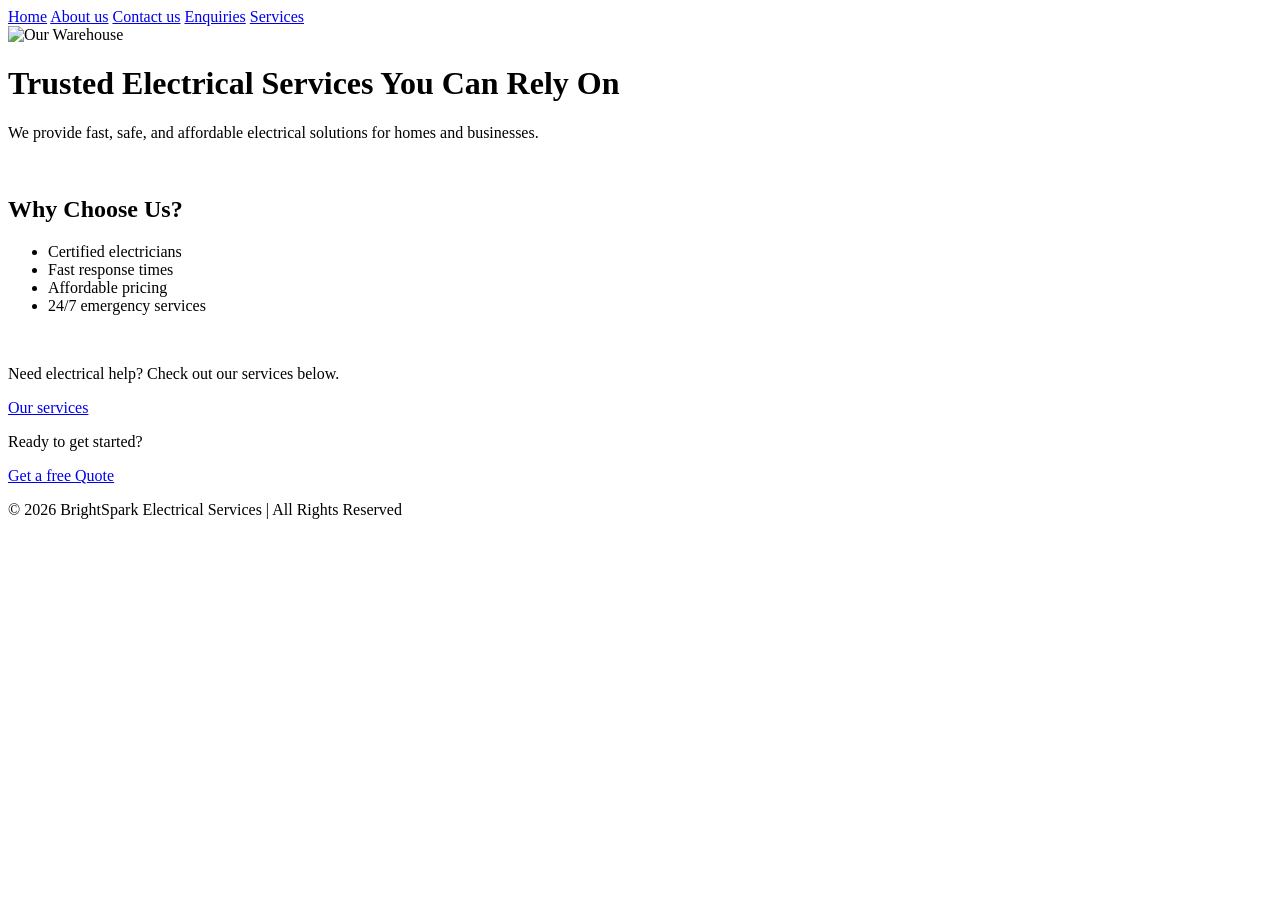
==== index.html @ 798bc408 "Initial commit" ====
<!DOCTYPE html>
<html lang="en">
<head>
    <meta charset="UTF-8">
    <meta name="viewport" content="width=device-width, initial-scale=1.0">
    <title> BrightSpark Electrical Services</title>
</head>
<body>
    <nav>
    <a href="index.html">Home</a>
    <a href="about.html">About us</a>
    <a href="contact.html">Contact us</a>
    <a href="enquiry.html">Enquiries</a>
    <a href="services.html">Services</a>
    </nav>
    <img src="bolts and volts.jpg" alt="Our Warehouse">
    <h1>Trusted Electrical Services You Can Rely On</h1>
    <p>We provide fast, safe, and affordable electrical solutions for homes and businesses.</p>
    <br><h2>Why Choose Us?</h2>
    <ul>
        <li>Certified electricians</li>
        <li>Fast response times</li>
        <li>Affordable pricing</li>
        <li>24/7 emergency services</li>
    </ul>
    <br><p>Need electrical help? Check out our services below.</p>
    <a href="services.html">Our services</a>
    <br><p>Ready to get started?</p>
    <a href="enquiry.html">Get a free Quote</a>
    <footer>
        <p>&copy; 2026 BrightSpark Electrical Services | All Rights Reserved</p>
    </footer>

</body>
</html>
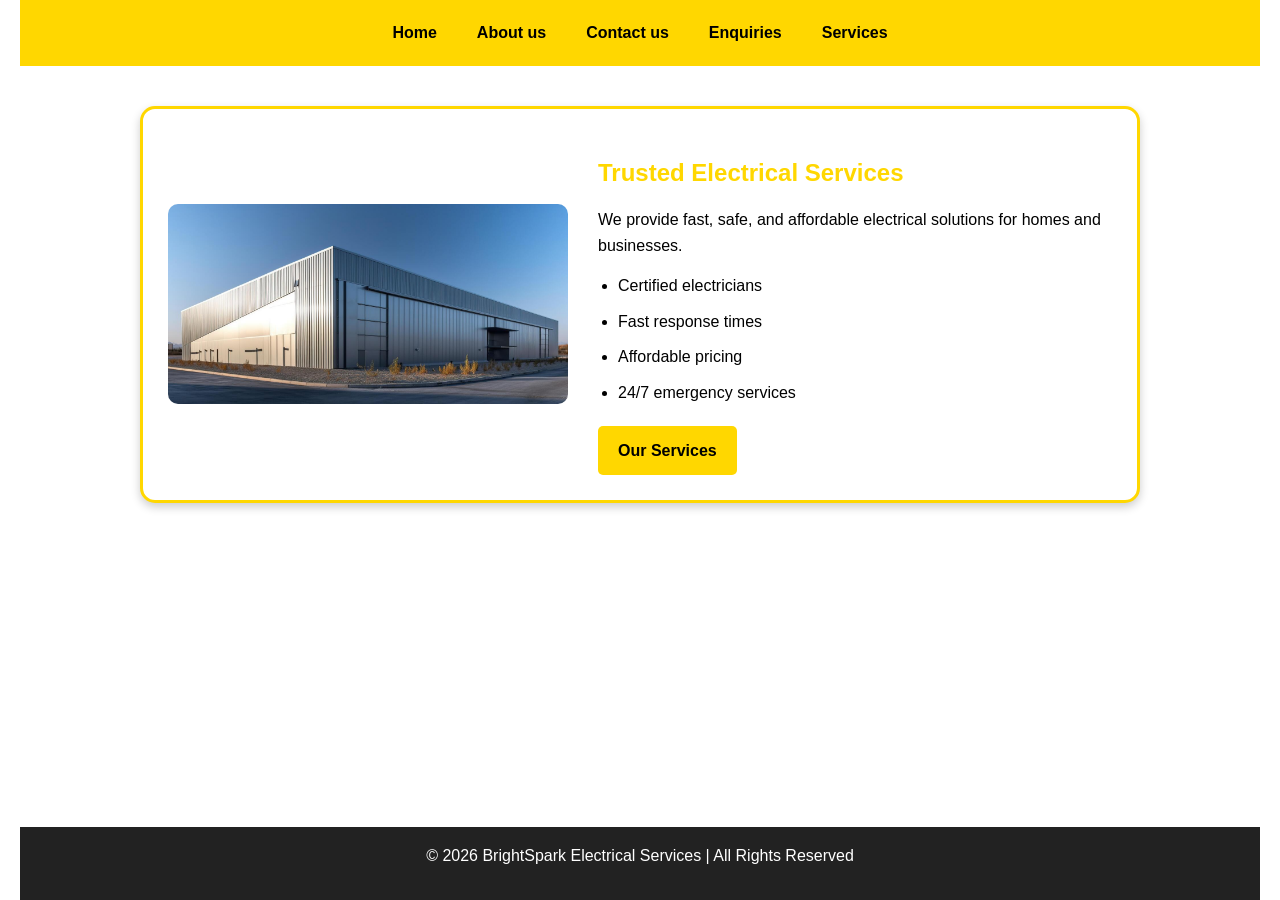
==== commit f3f93c9a: "first commit" ====
--- a/index.html
+++ b/index.html
@@ -4,6 +4,7 @@
     <meta charset="UTF-8">
     <meta name="viewport" content="width=device-width, initial-scale=1.0">
     <title> BrightSpark Electrical Services</title>
+    <link rel="stylesheet" href="css/style.css">
 </head>
 <body>
     <nav>
@@ -13,20 +14,33 @@
     <a href="enquiry.html">Enquiries</a>
     <a href="services.html">Services</a>
     </nav>
-    <img src="bolts and volts.jpg" alt="Our Warehouse">
-    <h1>Trusted Electrical Services You Can Rely On</h1>
-    <p>We provide fast, safe, and affordable electrical solutions for homes and businesses.</p>
-    <br><h2>Why Choose Us?</h2>
-    <ul>
-        <li>Certified electricians</li>
-        <li>Fast response times</li>
-        <li>Affordable pricing</li>
-        <li>24/7 emergency services</li>
-    </ul>
-    <br><p>Need electrical help? Check out our services below.</p>
-    <a href="services.html">Our services</a>
-    <br><p>Ready to get started?</p>
-    <a href="enquiry.html">Get a free Quote</a>
+    <main>
+    <section class="service-section">
+
+    <div class="service-card">
+        <img src="images/bolts and volts.jpg" alt="Our Warehouse">
+
+        <div class="service-content">
+            <h2>Trusted Electrical Services</h2>
+
+            <p>
+                We provide fast, safe, and affordable electrical solutions
+                for homes and businesses.
+            </p>
+
+            <ul>
+                <li>Certified electricians</li>
+                <li>Fast response times</li>
+                <li>Affordable pricing</li>
+                <li>24/7 emergency services</li>
+            </ul>
+
+            <a href="services.html" class="btn">Our Services</a>
+        </div>
+    </div>
+
+</section>
+</main>
     <footer>
         <p>&copy; 2026 BrightSpark Electrical Services | All Rights Reserved</p>
     </footer>
--- a/css/style.css
+++ b/css/style.css
@@ -0,0 +1,360 @@
+/* ===== Global Styles ===== */
+* {
+    margin: 0;
+    padding: 0;
+    box-sizing: border-box;
+    font-family: Arial, Helvetica, sans-serif;
+}
+
+body {
+    background-color: #ffffff; /* White background for clean look */
+    color: #000000; /* Black text */
+    line-height: 1.6;
+    font-size: 16px;
+    padding: 0 20px;
+}
+
+/* ===== Navigation Bar ===== */
+nav {
+    background-color: #FFD700; /* Yellow */
+    padding: 15px;
+    display: flex;
+    justify-content: center;
+    gap: 20px;
+    flex-wrap: wrap;
+}
+
+nav a {
+    color: #000000;
+    text-decoration: none;
+    font-weight: bold;
+    padding: 5px 10px;
+    transition: background-color 0.3s, color 0.3s;
+}
+
+nav a:hover {
+    background-color: #000000;
+    color: #FFD700;
+    border-radius: 5px;
+}
+
+/* ===== Headings ===== */
+h1 {
+    color: #FFD700; /* Yellow for main headings */
+    text-align: center;
+    margin: 20px 0;
+}
+
+h2, h3 {
+    color: #000000;
+    margin-top: 20px;
+    margin-bottom: 10px;
+}
+
+/* ===== Paragraphs ===== */
+p {
+    margin-bottom: 15px;
+}
+
+/* ===== Lists ===== */
+ul {
+    margin-left: 20px;
+    margin-bottom: 20px;
+}
+
+li {
+    margin-bottom: 10px;
+}
+
+/* ===== Images ===== */
+img {
+    max-width: 100%;
+    height: auto;
+    display: block;
+    margin: 20px auto;
+    border-radius: 10px;
+}
+
+/* ===== Links ===== */
+a {
+    color: #FFD700;
+    text-decoration: none;
+    font-weight: bold;
+}
+
+a:hover {
+    text-decoration: underline;
+}
+
+/* ===== Forms ===== */
+form {
+    max-width: 600px;
+    margin: 20px auto;
+    padding: 20px;
+    background-color: #f5f5f5;
+    border-radius: 10px;
+    border: 1px solid #ccc;
+}
+
+label {
+    font-weight: bold;
+}
+
+input, textarea, select, button {
+    width: 100%;
+    padding: 10px;
+    margin-top: 5px;
+    margin-bottom: 15px;
+    border-radius: 5px;
+    border: 1px solid #ccc;
+    font-size: 16px;
+}
+
+button {
+    background-color: #FFD700;
+    color: #000000;
+    border: none;
+    cursor: pointer;
+    font-weight: bold;
+    transition: background-color 0.3s;
+}
+
+button:hover {
+    background-color: #e6c200;
+}
+
+/* ===== Footer ===== */
+footer {
+    text-align: center;
+    background-color: #000000;
+    color: #FFD700;
+    padding: 15px 0;
+    margin-top: 30px;
+}
+
+/* ===== Iframe Styling ===== */
+iframe {
+    display: block;
+    margin: 20px auto;
+    border-radius: 10px;
+    max-width: 100%;
+}
+
+/* ===== Responsive Design ===== */
+@media (max-width: 768px) {
+    nav {
+        flex-direction: column;
+        gap: 10px;
+    }
+    
+    form {
+        padding: 15px;
+    }
+    
+    h1 {
+        font-size: 24px;
+    }
+}
+/* Make the page take up the full screen height */
+html,
+body {
+  height: 100%;
+  margin: 0;
+}
+
+/* Layout wrapper */
+body {
+  display: flex;
+  flex-direction: column;
+  min-height: 100vh;
+}
+/* main*/
+main {
+  flex: 1;
+}
+
+
+/* Footer styling */
+footer {
+  background: #222;
+  color: white;
+  text-align: center;
+  padding: 1rem;
+}
+/* ===== Service Card Section ===== */
+.service-section {
+    display: flex;
+    justify-content: center;
+    margin: 40px 0;
+}
+
+/* Card Container */
+.service-card {
+    display: flex;
+    align-items: center;
+    gap: 30px;
+    background-color: #ffffff;
+    border: 3px solid #FFD700;
+    border-radius: 15px;
+    padding: 25px;
+    max-width: 1000px;
+    box-shadow: 0 4px 10px rgba(0,0,0,0.2);
+    flex-wrap: wrap;
+}
+
+/* Image Styling */
+.service-card img {
+    width: 400px;
+    max-width: 100%;
+    border-radius: 10px;
+}
+
+/* Content Area */
+.service-content {
+    flex: 1;
+    min-width: 250px;
+}
+
+/* Heading */
+.service-content h2 {
+    color: #FFD700;
+    margin-bottom: 15px;
+}
+
+/* Paragraph */
+.service-content p {
+    margin-bottom: 15px;
+    color: #000000;
+}
+
+/* List */
+.service-content ul {
+    margin-bottom: 20px;
+}
+
+/* Button */
+.btn {
+    display: inline-block;
+    background-color: #FFD700;
+    color: #000000;
+    padding: 12px 20px;
+    border-radius: 5px;
+    text-decoration: none;
+    font-weight: bold;
+    transition: 0.3s;
+}
+
+.btn:hover {
+    background-color: #000000;
+    color: #FFD700;
+}
+
+/* ===== Responsive Design ===== */
+@media (max-width: 768px) {
+
+    .service-card {
+        flex-direction: column;
+        text-align: center;
+    }
+
+    .service-content ul {
+        text-align: left;
+    }
+}
+/* Center the form container on the page */
+.form-container {
+    max-width: 500px; /* width of the form */
+    margin: 0 auto;   /* horizontal centering */
+    padding: 20px;
+    border: 1px solid #ccc;
+    border-radius: 8px;
+    background-color: #f9f9f9; /* optional for nicer look */
+}
+
+/* Center the intro text */
+.form-container .form-intro {
+    text-align: center;
+    font-size: 18px;
+    margin-bottom: 20px;
+}
+
+/* Make inputs and textarea full width */
+.form-container input[type="text"],
+.form-container input[type="email"],
+.form-container input[type="tel"],
+.form-container textarea {
+    width: 100%;
+    padding: 10px;
+    box-sizing: border-box;
+    margin-top: 5px;
+}
+
+/* Style the submit button */
+.form-container button[type="submit"] {
+    width: 100%;
+    padding: 12px;
+
+    background-color: #FFD700;
+    color: black;
+    border: none;
+    border-radius: 5px;
+    font-size: 16px;
+    cursor: pointer;
+}
+
+.form-container button[type="submit"]:hover {
+    background-color: #FFD700;
+}
+/* Style the details as a dropdown */
+.dropdown-checklist {
+    width: 100%;
+    margin-bottom: 20px;
+    font-size: 16px;
+}
+
+/* Style the summary (the clickable part) */
+.dropdown-checklist summary {
+    padding: 12px;
+    background-color: #f1f1f1;
+    border: 1px solid #ccc;
+    border-radius: 5px;
+    cursor: pointer;
+    list-style: none; /* remove default arrow */
+}
+
+/* Add a custom arrow */
+.dropdown-checklist summary::marker {
+    display: none; /* hide default arrow */
+}
+
+/* Align the arrow manually */
+.dropdown-checklist summary::after {
+    content: "▼";
+    float: right;
+}
+
+/* When open, rotate the arrow */
+.dropdown-checklist[open] summary::after {
+    transform: rotate(180deg);
+    display: inline-block;
+}
+
+/* Dropdown content styling */
+.dropdown-content {
+    padding: 10px 0 0 0;
+}
+
+/* Checkbox labels flex for alignment */
+.dropdown-content label {
+    display: flex;
+    align-items: center;
+    gap: 10px;
+    padding: 6px 0;
+}
+
+.dropdown-content input[type="checkbox"] {
+    flex-shrink: 0;
+    width: 18px;
+    height: 18px;
+    margin: 0;
+}
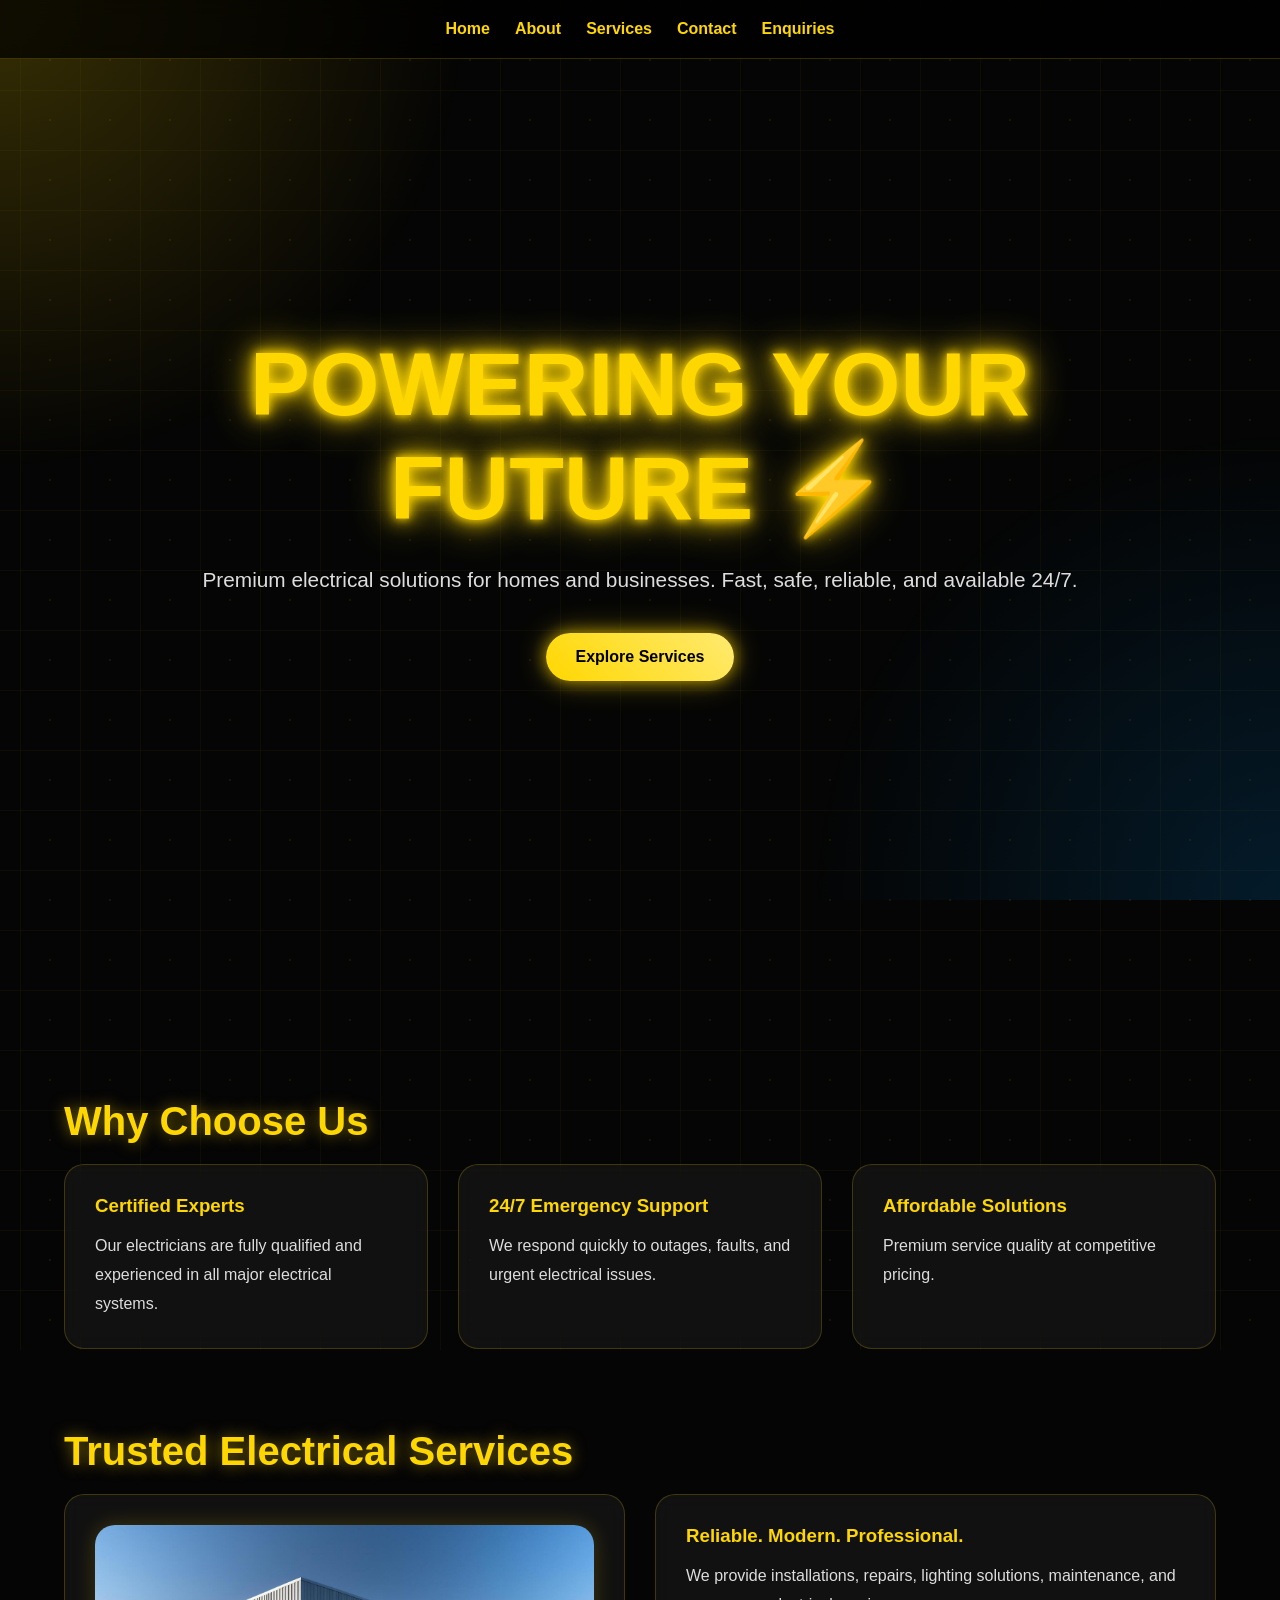
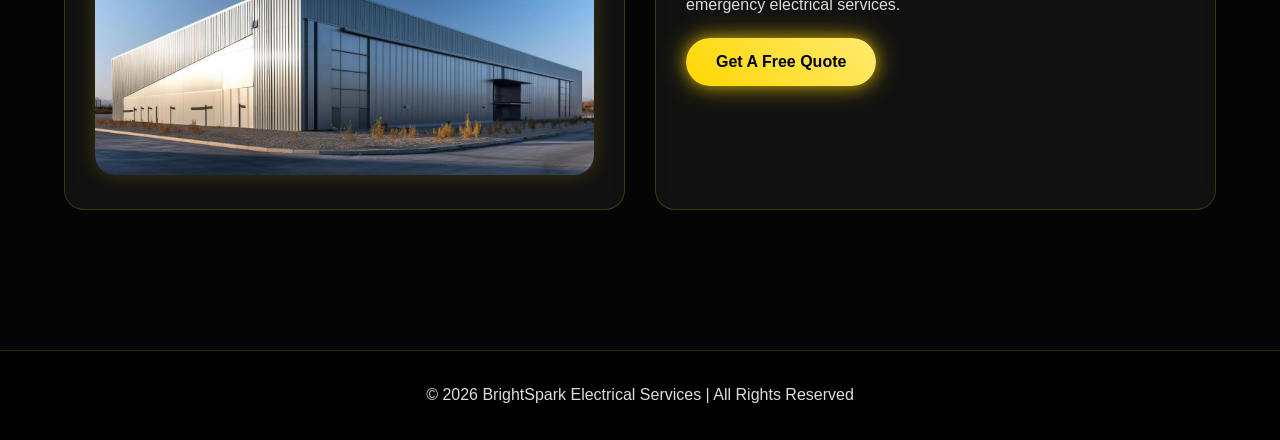
==== commit 6b44f87e: "Redesigned BrightSpark website with futuristic UI" ====
--- a/index.html
+++ b/index.html
@@ -1,49 +1,120 @@
 <!DOCTYPE html>
 <html lang="en">
 <head>
-    <meta charset="UTF-8">
-    <meta name="viewport" content="width=device-width, initial-scale=1.0">
-    <title> BrightSpark Electrical Services</title>
-    <link rel="stylesheet" href="css/style.css">
+<meta charset="UTF-8">
+<meta name="viewport" content="width=device-width, initial-scale=1.0">
+<title>BrightSpark Electrical Services</title>
+<link rel="stylesheet" href="css/style.css">
 </head>
+
 <body>
-    <nav>
-    <a href="index.html">Home</a>
-    <a href="about.html">About us</a>
-    <a href="contact.html">Contact us</a>
-    <a href="enquiry.html">Enquiries</a>
-    <a href="services.html">Services</a>
-    </nav>
-    <main>
-    <section class="service-section">
 
-    <div class="service-card">
-        <img src="images/bolts and volts.jpg" alt="Our Warehouse">
+<nav>
+<a href="index.html">Home</a>
+<a href="about.html">About</a>
+<a href="services.html">Services</a>
+<a href="contact.html">Contact</a>
+<a href="enquiry.html">Enquiries</a>
+</nav>
 
-        <div class="service-content">
-            <h2>Trusted Electrical Services</h2>
+<section class="hero">
 
-            <p>
-                We provide fast, safe, and affordable electrical solutions
-                for homes and businesses.
-            </p>
+<div class="hero-content">
 
-            <ul>
-                <li>Certified electricians</li>
-                <li>Fast response times</li>
-                <li>Affordable pricing</li>
-                <li>24/7 emergency services</li>
-            </ul>
+<h1>POWERING YOUR FUTURE ⚡</h1>
 
-            <a href="services.html" class="btn">Our Services</a>
-        </div>
-    </div>
+<p>
+Premium electrical solutions for homes and businesses.
+Fast, safe, reliable, and available 24/7.
+</p>
+
+<a href="services.html" class="btn">Explore Services</a>
+
+</div>
 
 </section>
+
+<main>
+
+<section>
+
+<h2>Why Choose Us</h2>
+
+<div class="card-grid">
+
+<div class="card">
+
+<h3>Certified Experts</h3>
+
+<p>
+Our electricians are fully qualified and experienced in all major electrical systems.
+</p>
+
+</div>
+
+<div class="card">
+
+<h3>24/7 Emergency Support</h3>
+
+<p>
+We respond quickly to outages, faults, and urgent electrical issues.
+</p>
+
+</div>
+
+<div class="card">
+
+<h3>Affordable Solutions</h3>
+
+<p>
+Premium service quality at competitive pricing.
+</p>
+
+</div>
+
+</div>
+
+</section>
+
+<section>
+
+<h2>Trusted Electrical Services</h2>
+
+<div class="card-grid">
+
+<div class="card">
+
+<img src="images/bolts and volts.jpg" alt="Electrical Services">
+
+</div>
+
+<div class="card">
+
+<h3>Reliable. Modern. Professional.</h3>
+
+<p>
+We provide installations, repairs, lighting solutions,
+maintenance, and emergency electrical services.
+</p>
+
+<br>
+
+<a href="enquiry.html" class="btn">Get A Free Quote</a>
+
+</div>
+
+</div>
+
+</section>
+
 </main>
-    <footer>
-        <p>&copy; 2026 BrightSpark Electrical Services | All Rights Reserved</p>
-    </footer>
+
+<footer>
+
+<p>&copy; 2026 BrightSpark Electrical Services | All Rights Reserved</p>
+
+</footer>
 
 </body>
-</html>+</html>
+
--- a/css/style.css
+++ b/css/style.css
@@ -1,360 +1,372 @@
-/* ===== Global Styles ===== */
-* {
-    margin: 0;
-    padding: 0;
-    box-sizing: border-box;
-    font-family: Arial, Helvetica, sans-serif;
-}
-
-body {
-    background-color: #ffffff; /* White background for clean look */
-    color: #000000; /* Black text */
-    line-height: 1.6;
-    font-size: 16px;
-    padding: 0 20px;
-}
-
-/* ===== Navigation Bar ===== */
-nav {
-    background-color: #FFD700; /* Yellow */
-    padding: 15px;
-    display: flex;
-    justify-content: center;
-    gap: 20px;
-    flex-wrap: wrap;
-}
-
-nav a {
-    color: #000000;
-    text-decoration: none;
-    font-weight: bold;
-    padding: 5px 10px;
-    transition: background-color 0.3s, color 0.3s;
-}
-
-nav a:hover {
-    background-color: #000000;
-    color: #FFD700;
-    border-radius: 5px;
-}
-
-/* ===== Headings ===== */
-h1 {
-    color: #FFD700; /* Yellow for main headings */
-    text-align: center;
-    margin: 20px 0;
-}
-
-h2, h3 {
-    color: #000000;
-    margin-top: 20px;
-    margin-bottom: 10px;
-}
-
-/* ===== Paragraphs ===== */
-p {
-    margin-bottom: 15px;
-}
-
-/* ===== Lists ===== */
-ul {
-    margin-left: 20px;
-    margin-bottom: 20px;
-}
-
-li {
-    margin-bottom: 10px;
-}
-
-/* ===== Images ===== */
-img {
-    max-width: 100%;
-    height: auto;
-    display: block;
-    margin: 20px auto;
-    border-radius: 10px;
-}
-
-/* ===== Links ===== */
-a {
-    color: #FFD700;
-    text-decoration: none;
-    font-weight: bold;
-}
-
-a:hover {
-    text-decoration: underline;
-}
-
-/* ===== Forms ===== */
-form {
-    max-width: 600px;
-    margin: 20px auto;
-    padding: 20px;
-    background-color: #f5f5f5;
-    border-radius: 10px;
-    border: 1px solid #ccc;
-}
-
-label {
-    font-weight: bold;
-}
-
-input, textarea, select, button {
-    width: 100%;
-    padding: 10px;
-    margin-top: 5px;
-    margin-bottom: 15px;
-    border-radius: 5px;
-    border: 1px solid #ccc;
-    font-size: 16px;
-}
-
-button {
-    background-color: #FFD700;
-    color: #000000;
-    border: none;
-    cursor: pointer;
-    font-weight: bold;
-    transition: background-color 0.3s;
-}
-
-button:hover {
-    background-color: #e6c200;
-}
-
-/* ===== Footer ===== */
-footer {
-    text-align: center;
-    background-color: #000000;
-    color: #FFD700;
-    padding: 15px 0;
-    margin-top: 30px;
-}
-
-/* ===== Iframe Styling ===== */
-iframe {
-    display: block;
-    margin: 20px auto;
-    border-radius: 10px;
-    max-width: 100%;
-}
-
-/* ===== Responsive Design ===== */
-@media (max-width: 768px) {
-    nav {
-        flex-direction: column;
-        gap: 10px;
-    }
-    
-    form {
-        padding: 15px;
-    }
-    
-    h1 {
-        font-size: 24px;
-    }
-}
-/* Make the page take up the full screen height */
-html,
-body {
-  height: 100%;
-  margin: 0;
-}
-
-/* Layout wrapper */
-body {
-  display: flex;
-  flex-direction: column;
-  min-height: 100vh;
-}
-/* main*/
-main {
-  flex: 1;
-}
-
-
-/* Footer styling */
-footer {
-  background: #222;
-  color: white;
-  text-align: center;
-  padding: 1rem;
-}
-/* ===== Service Card Section ===== */
-.service-section {
-    display: flex;
-    justify-content: center;
-    margin: 40px 0;
-}
-
-/* Card Container */
-.service-card {
-    display: flex;
-    align-items: center;
-    gap: 30px;
-    background-color: #ffffff;
-    border: 3px solid #FFD700;
-    border-radius: 15px;
-    padding: 25px;
-    max-width: 1000px;
-    box-shadow: 0 4px 10px rgba(0,0,0,0.2);
-    flex-wrap: wrap;
-}
-
-/* Image Styling */
-.service-card img {
-    width: 400px;
-    max-width: 100%;
-    border-radius: 10px;
-}
-
-/* Content Area */
-.service-content {
-    flex: 1;
-    min-width: 250px;
-}
-
-/* Heading */
-.service-content h2 {
-    color: #FFD700;
-    margin-bottom: 15px;
-}
-
-/* Paragraph */
-.service-content p {
-    margin-bottom: 15px;
-    color: #000000;
-}
-
-/* List */
-.service-content ul {
-    margin-bottom: 20px;
-}
-
-/* Button */
-.btn {
-    display: inline-block;
-    background-color: #FFD700;
-    color: #000000;
-    padding: 12px 20px;
-    border-radius: 5px;
-    text-decoration: none;
-    font-weight: bold;
-    transition: 0.3s;
-}
-
-.btn:hover {
-    background-color: #000000;
-    color: #FFD700;
-}
-
-/* ===== Responsive Design ===== */
-@media (max-width: 768px) {
-
-    .service-card {
-        flex-direction: column;
-        text-align: center;
-    }
-
-    .service-content ul {
-        text-align: left;
-    }
-}
-/* Center the form container on the page */
-.form-container {
-    max-width: 500px; /* width of the form */
-    margin: 0 auto;   /* horizontal centering */
-    padding: 20px;
-    border: 1px solid #ccc;
-    border-radius: 8px;
-    background-color: #f9f9f9; /* optional for nicer look */
-}
-
-/* Center the intro text */
-.form-container .form-intro {
-    text-align: center;
-    font-size: 18px;
-    margin-bottom: 20px;
-}
-
-/* Make inputs and textarea full width */
-.form-container input[type="text"],
-.form-container input[type="email"],
-.form-container input[type="tel"],
-.form-container textarea {
-    width: 100%;
-    padding: 10px;
-    box-sizing: border-box;
-    margin-top: 5px;
-}
-
-/* Style the submit button */
-.form-container button[type="submit"] {
-    width: 100%;
-    padding: 12px;
-
-    background-color: #FFD700;
-    color: black;
-    border: none;
-    border-radius: 5px;
-    font-size: 16px;
-    cursor: pointer;
-}
-
-.form-container button[type="submit"]:hover {
-    background-color: #FFD700;
-}
-/* Style the details as a dropdown */
-.dropdown-checklist {
-    width: 100%;
-    margin-bottom: 20px;
-    font-size: 16px;
-}
-
-/* Style the summary (the clickable part) */
-.dropdown-checklist summary {
-    padding: 12px;
-    background-color: #f1f1f1;
-    border: 1px solid #ccc;
-    border-radius: 5px;
-    cursor: pointer;
-    list-style: none; /* remove default arrow */
-}
-
-/* Add a custom arrow */
-.dropdown-checklist summary::marker {
-    display: none; /* hide default arrow */
-}
-
-/* Align the arrow manually */
-.dropdown-checklist summary::after {
-    content: "▼";
-    float: right;
-}
-
-/* When open, rotate the arrow */
-.dropdown-checklist[open] summary::after {
-    transform: rotate(180deg);
-    display: inline-block;
-}
-
-/* Dropdown content styling */
-.dropdown-content {
-    padding: 10px 0 0 0;
-}
-
-/* Checkbox labels flex for alignment */
-.dropdown-content label {
-    display: flex;
-    align-items: center;
-    gap: 10px;
-    padding: 6px 0;
-}
-
-.dropdown-content input[type="checkbox"] {
-    flex-shrink: 0;
-    width: 18px;
-    height: 18px;
-    margin: 0;
-}+/* style.css */
+
+*{
+margin:0;
+padding:0;
+box-sizing:border-box;
+font-family:Arial, Helvetica, sans-serif;
+}
+
+html{
+scroll-behavior:smooth;
+}
+
+body{
+background:#050505;
+color:white;
+overflow-x:hidden;
+min-height:100vh;
+position:relative;
+}
+
+/* Animated Background */
+
+body::before{
+content:"";
+position:fixed;
+width:200%;
+height:200%;
+top:-50%;
+left:-50%;
+background:
+radial-gradient(circle, rgba(255,215,0,0.08) 1px, transparent 1px),
+linear-gradient(90deg, rgba(255,215,0,0.04) 1px, transparent 1px),
+linear-gradient(rgba(255,215,0,0.04) 1px, transparent 1px);
+background-size:60px 60px;
+animation:gridMove 20s linear infinite;
+z-index:-2;
+}
+
+body::after{
+content:"";
+position:fixed;
+inset:0;
+background:
+radial-gradient(circle at top left, rgba(255,215,0,0.2), transparent 30%),
+radial-gradient(circle at bottom right, rgba(0,153,255,0.15), transparent 30%);
+z-index:-1;
+}
+
+@keyframes gridMove{
+0%{
+transform:translate(0,0);
+}
+100%{
+transform:translate(60px,60px);
+}
+}
+
+/* Navbar */
+
+nav{
+position:sticky;
+top:0;
+z-index:1000;
+display:flex;
+justify-content:center;
+gap:25px;
+padding:20px;
+background:rgba(0,0,0,0.7);
+backdrop-filter:blur(12px);
+border-bottom:1px solid rgba(255,215,0,0.2);
+}
+
+nav a{
+color:#FFD700;
+text-decoration:none;
+font-weight:bold;
+position:relative;
+transition:0.3s;
+}
+
+nav a::after{
+content:"";
+position:absolute;
+left:0;
+bottom:-5px;
+width:0;
+height:2px;
+background:#FFD700;
+transition:0.4s;
+box-shadow:0 0 10px #FFD700;
+}
+
+nav a:hover::after{
+width:100%;
+}
+
+nav a:hover{
+color:white;
+text-shadow:0 0 10px #FFD700;
+}
+
+/* Hero */
+
+.hero{
+min-height:100vh;
+display:flex;
+justify-content:center;
+align-items:center;
+text-align:center;
+padding:40px;
+}
+
+.hero-content{
+max-width:900px;
+animation:fadeUp 1.5s ease;
+}
+
+.hero h1{
+font-size:clamp(3rem,7vw,6rem);
+color:#FFD700;
+text-shadow:
+0 0 10px #FFD700,
+0 0 20px #FFD700,
+0 0 40px #FFD700;
+margin-bottom:20px;
+animation:flicker 3s infinite alternate;
+}
+
+.hero p{
+font-size:1.3rem;
+line-height:1.8;
+margin-bottom:35px;
+color:#ddd;
+}
+
+/* Buttons */
+
+.btn{
+display:inline-block;
+padding:15px 30px;
+background:linear-gradient(45deg,#FFD700,#ffea70);
+color:black;
+text-decoration:none;
+font-weight:bold;
+border-radius:50px;
+position:relative;
+overflow:hidden;
+transition:0.4s;
+box-shadow:
+0 0 15px rgba(255,215,0,0.6),
+0 0 30px rgba(255,215,0,0.4);
+}
+
+.btn:hover{
+transform:translateY(-5px) scale(1.05);
+box-shadow:
+0 0 20px #FFD700,
+0 0 40px #FFD700,
+0 0 60px #FFD700;
+}
+
+.btn::before{
+content:"";
+position:absolute;
+width:200%;
+height:200%;
+background:radial-gradient(circle, rgba(255,255,255,0.7), transparent 60%);
+top:-50%;
+left:-50%;
+transform:scale(0);
+transition:0.5s;
+}
+
+.btn:hover::before{
+transform:scale(1);
+}
+
+/* Main */
+
+main{
+width:90%;
+max-width:1200px;
+margin:auto;
+padding:60px 0;
+}
+
+section{
+margin-bottom:80px;
+}
+
+h2{
+font-size:2.5rem;
+color:#FFD700;
+margin-bottom:20px;
+text-shadow:0 0 15px rgba(255,215,0,0.5);
+}
+
+h3{
+color:#FFD700;
+margin-bottom:15px;
+}
+
+p{
+line-height:1.8;
+color:#ddd;
+}
+
+/* Cards */
+
+.card-grid{
+display:grid;
+grid-template-columns:repeat(auto-fit,minmax(280px,1fr));
+gap:30px;
+}
+
+.card{
+background:rgba(255,255,255,0.05);
+border:1px solid rgba(255,215,0,0.2);
+backdrop-filter:blur(10px);
+padding:30px;
+border-radius:20px;
+transition:0.4s;
+position:relative;
+overflow:hidden;
+}
+
+.card::before{
+content:"";
+position:absolute;
+width:150%;
+height:150%;
+background:radial-gradient(circle, rgba(255,215,0,0.15), transparent 60%);
+top:-50%;
+left:-50%;
+opacity:0;
+transition:0.5s;
+}
+
+.card:hover::before{
+opacity:1;
+}
+
+.card:hover{
+transform:translateY(-10px);
+border-color:#FFD700;
+box-shadow:0 0 25px rgba(255,215,0,0.3);
+}
+
+.card ul{
+padding-left:20px;
+margin-top:15px;
+}
+
+.card li{
+margin-bottom:10px;
+}
+
+/* Images */
+
+img{
+width:100%;
+border-radius:20px;
+transition:0.5s;
+box-shadow:0 0 20px rgba(255,215,0,0.2);
+}
+
+img:hover{
+transform:scale(1.03);
+box-shadow:0 0 40px rgba(255,215,0,0.5);
+}
+
+/* Forms */
+
+.form-container{
+background:rgba(255,255,255,0.05);
+border:1px solid rgba(255,215,0,0.2);
+backdrop-filter:blur(12px);
+padding:40px;
+border-radius:20px;
+max-width:700px;
+margin:auto;
+}
+
+input,
+textarea,
+button{
+width:100%;
+padding:15px;
+margin-top:10px;
+margin-bottom:20px;
+border-radius:10px;
+border:1px solid rgba(255,215,0,0.3);
+background:rgba(255,255,255,0.08);
+color:white;
+}
+
+input:focus,
+textarea:focus{
+outline:none;
+border-color:#FFD700;
+box-shadow:0 0 15px rgba(255,215,0,0.5);
+}
+
+button{
+background:linear-gradient(45deg,#FFD700,#ffea70);
+color:black;
+font-weight:bold;
+cursor:pointer;
+transition:0.4s;
+}
+
+button:hover{
+transform:translateY(-3px);
+box-shadow:0 0 30px rgba(255,215,0,0.7);
+}
+
+/* Footer */
+
+footer{
+text-align:center;
+padding:30px;
+background:rgba(0,0,0,0.9);
+border-top:1px solid rgba(255,215,0,0.2);
+color:#FFD700;
+}
+
+/* Animations */
+
+@keyframes fadeUp{
+from{
+opacity:0;
+transform:translateY(40px);
+}
+to{
+opacity:1;
+transform:translateY(0);
+}
+}
+
+@keyframes flicker{
+0%{
+opacity:1;
+}
+50%{
+opacity:0.85;
+}
+100%{
+opacity:1;
+}
+}
+
+/* Responsive */
+
+@media(max-width:768px){
+
+nav{
+flex-wrap:wrap;
+gap:15px;
+}
+
+.hero h1{
+font-size:3rem;
+}
+
+h2{
+font-size:2rem;
+}
+
+}
+
+
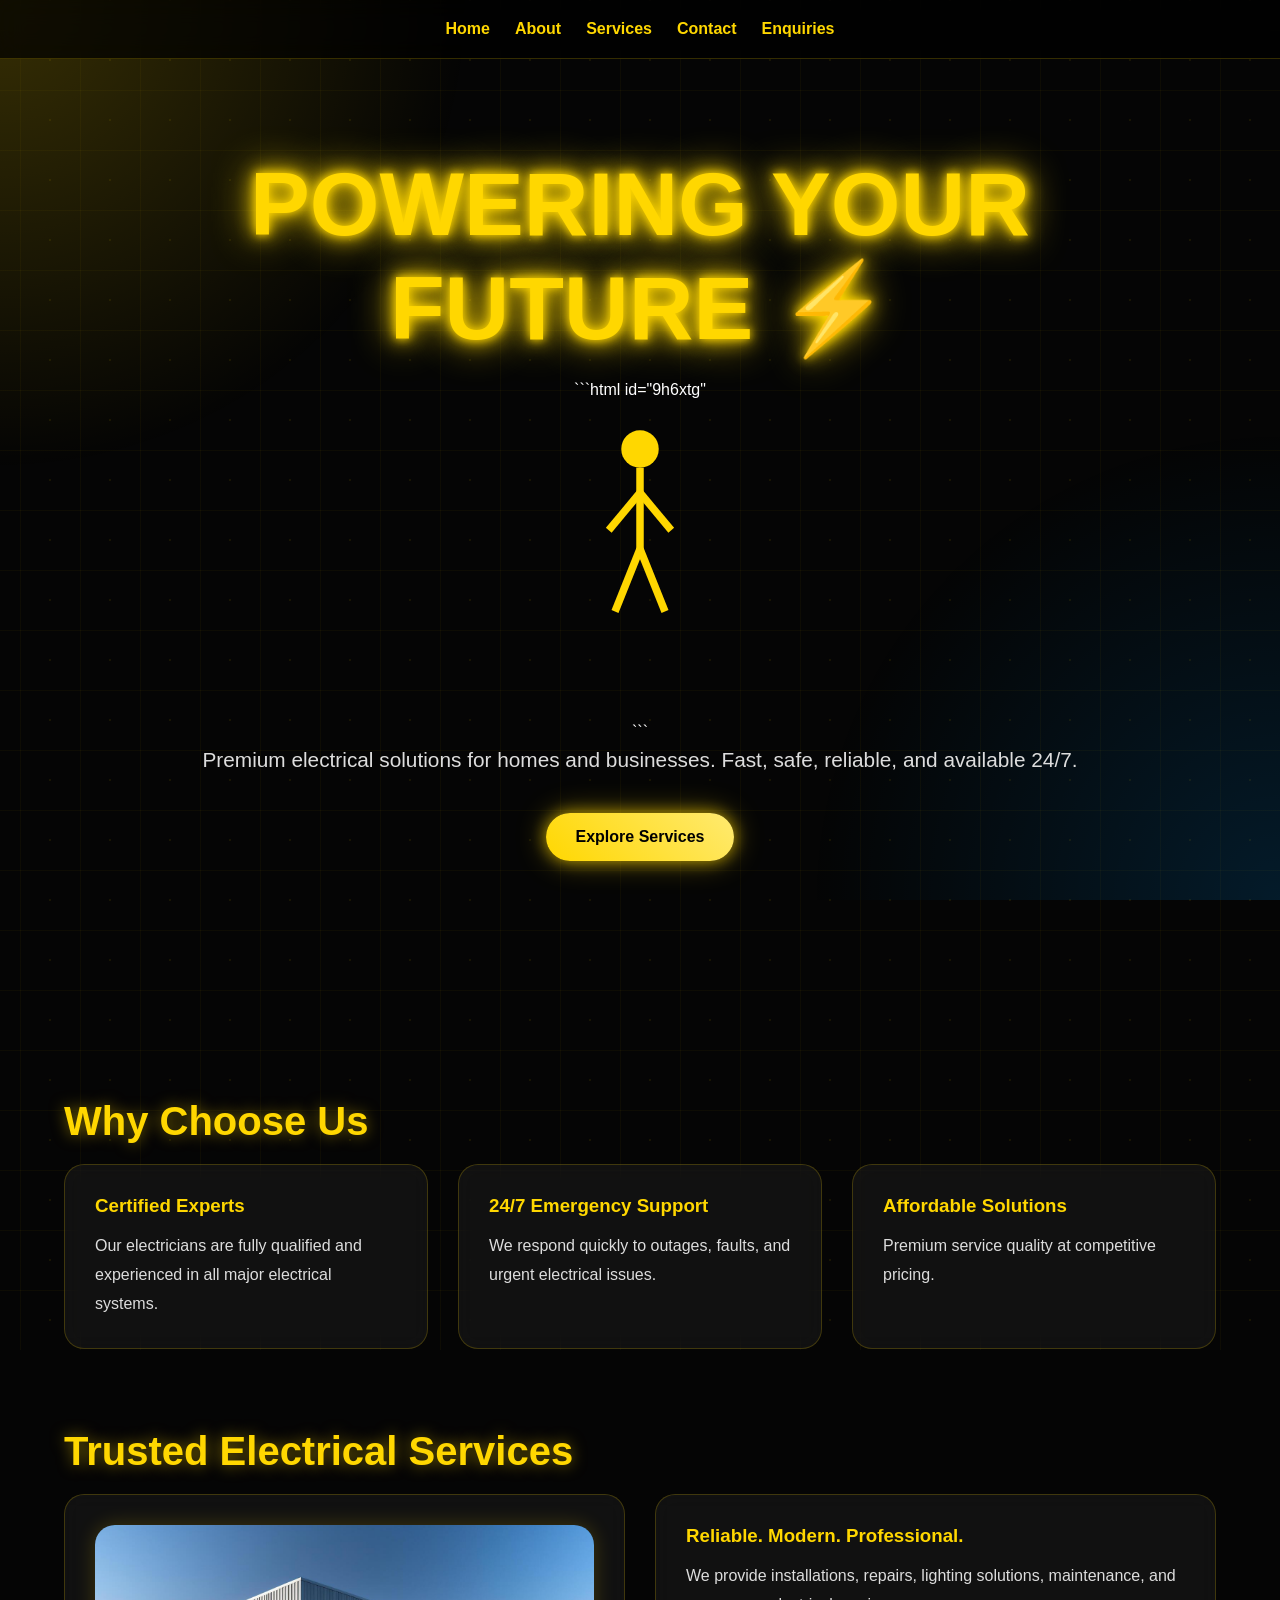
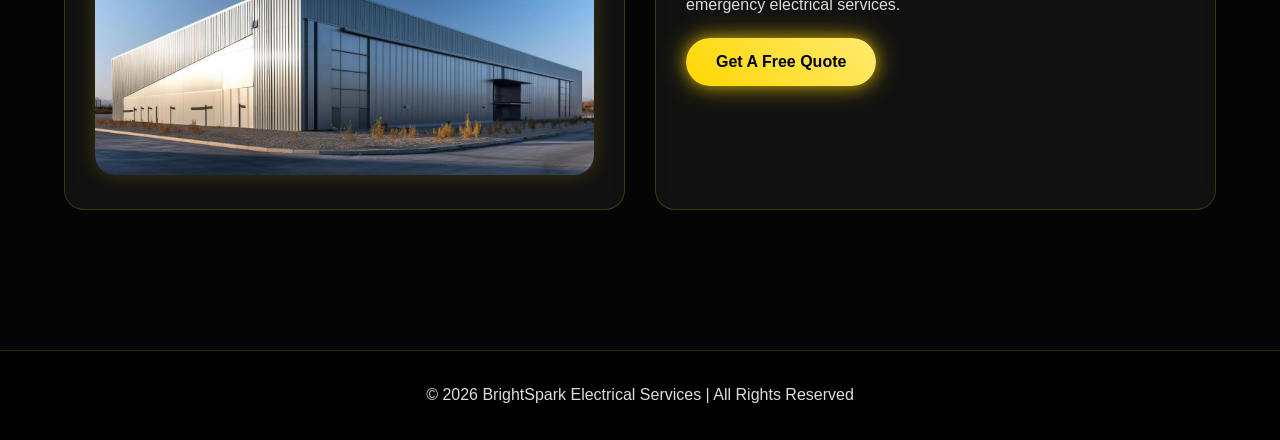
==== commit 77a7ad56: "Update index.html" ====
--- a/index.html
+++ b/index.html
@@ -22,6 +22,48 @@
 <div class="hero-content">
 
 <h1>POWERING YOUR FUTURE ⚡</h1>
+  ```html id="9h6xtg"
+<div class="electrician-container">
+
+<div class="wire"></div>
+
+<div class="bulb"></div>
+
+<svg class="electrician" viewBox="0 0 120 220">
+
+<!-- Head -->
+<circle cx="60" cy="30" r="15" fill="#FFD700"/>
+
+<!-- Body -->
+<line x1="60" y1="45" x2="60" y2="110"
+stroke="#FFD700"
+stroke-width="6"/>
+
+<!-- Left Arm -->
+<line x1="60" y1="65" x2="35" y2="95"
+stroke="#FFD700"
+stroke-width="6"/>
+
+<!-- Right Arm -->
+<line x1="60" y1="65" x2="85" y2="95"
+stroke="#FFD700"
+stroke-width="6"/>
+
+<!-- Left Leg -->
+<line x1="60" y1="110" x2="40" y2="160"
+stroke="#FFD700"
+stroke-width="6"/>
+
+<!-- Right Leg -->
+<line x1="60" y1="110" x2="80" y2="160"
+stroke="#FFD700"
+stroke-width="6"/>
+
+</svg>
+
+</div>
+```
+
 
 <p>
 Premium electrical solutions for homes and businesses.
--- a/css/style.css
+++ b/css/style.css
@@ -368,5 +368,49 @@
 }
 
 }
-
-
+    body {
+      background: #050505;
+      color: white;
+      font-family: Arial, sans-serif;
+      overflow-x: hidden;
+      min-height: 100vh;
+    }
+
+    .hero {
+      display: flex;
+      flex-direction: column;
+      justify-content: center;
+      align-items: center;
+      text-align: center;
+      min-height: 100vh;
+      position: relative;
+    }
+
+    svg {
+      width: 150px;
+      height: 300px;
+      margin-bottom: 20px;
+      animation: climb 4s linear infinite;
+    }
+
+    @keyframes climb {
+      0% { transform: translateY(0); }
+      50% { transform: translateY(-150px); } /* Climb up */
+      60% { transform: translateY(-150px); }
+      100% { transform: translateY(0); } /* Come down */
+    }
+
+    .btn {
+      display: inline-block;
+      padding: 15px 30px;
+      background: linear-gradient(45deg, #FFD700, #ffea70);
+      color: black;
+      text-decoration: none;
+      font-weight: bold;
+      border-radius: 50px;
+      position: relative;
+      overflow: hidden;
+      transition: 0.4s;
+      box-shadow: 0 0 15px rgba(255,215,0,0.6), 0 0 30px rgba(255,215,0,0.4);
+    }
+
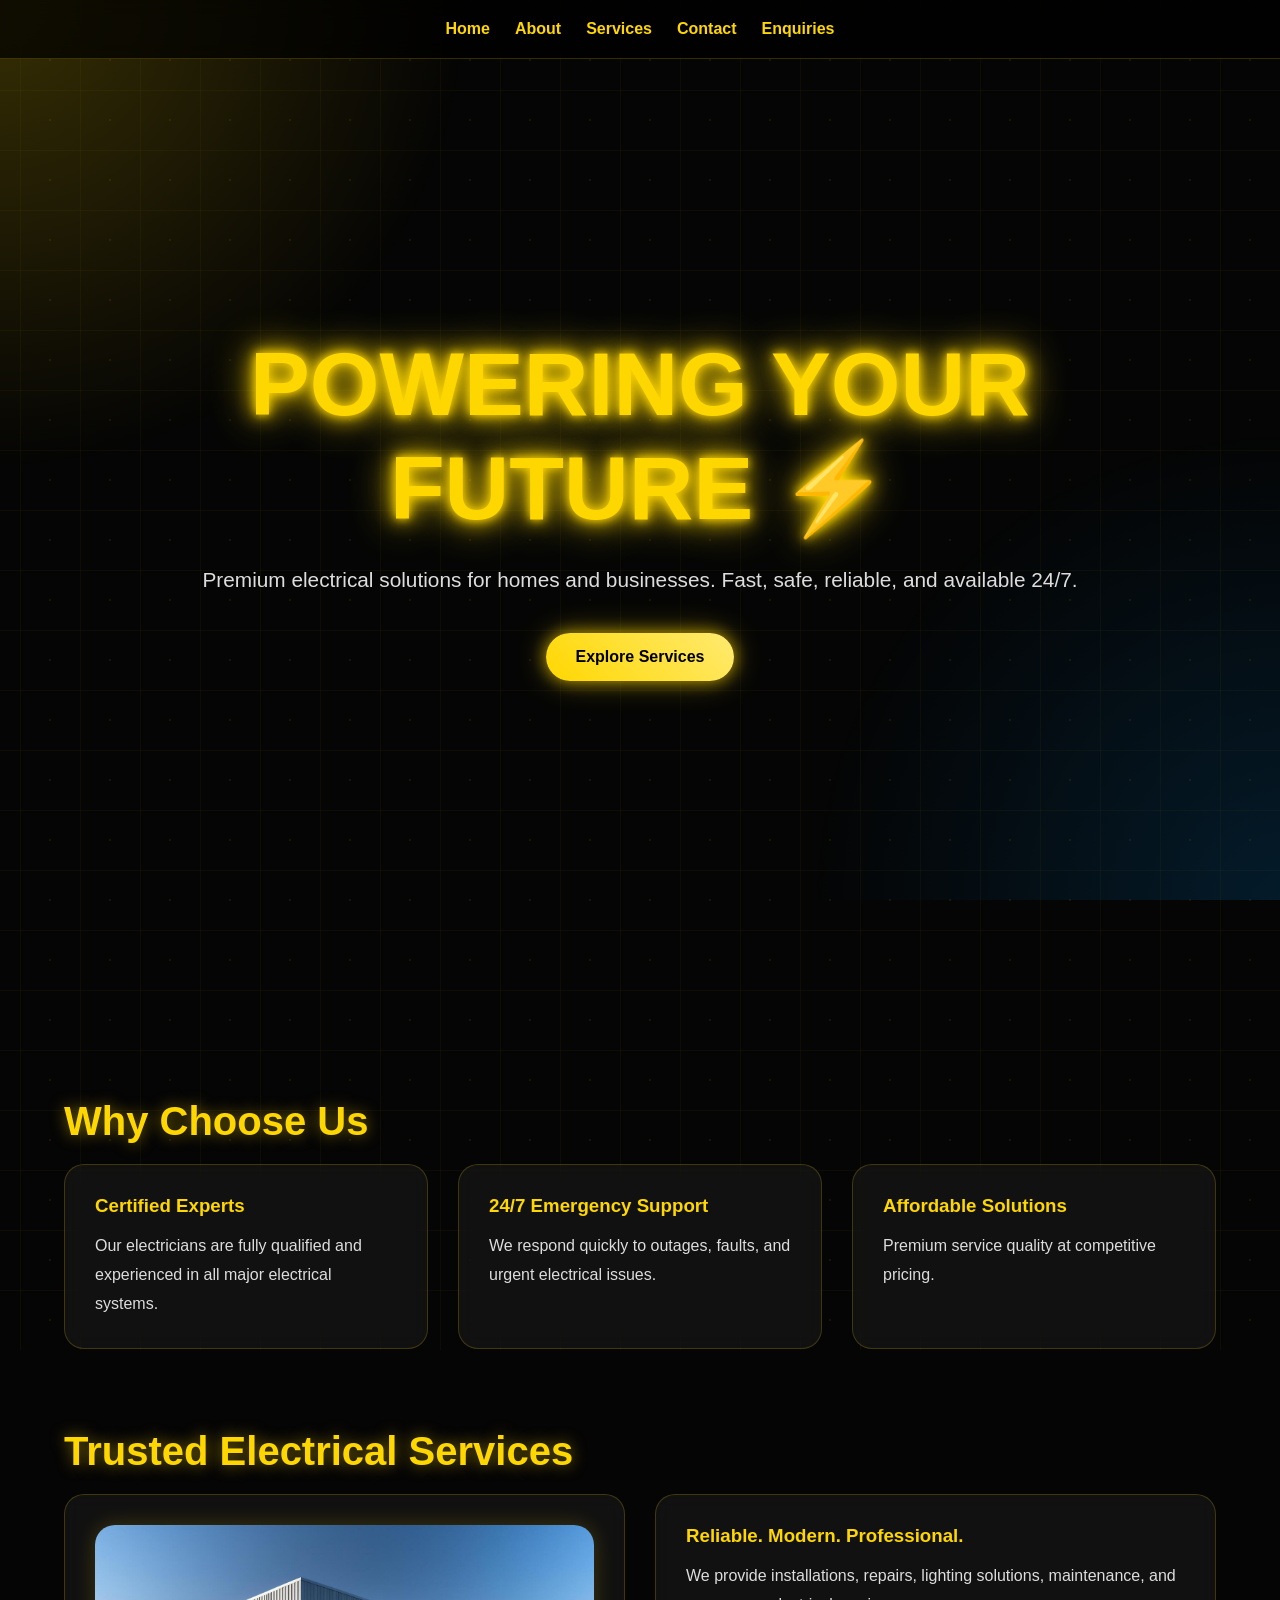
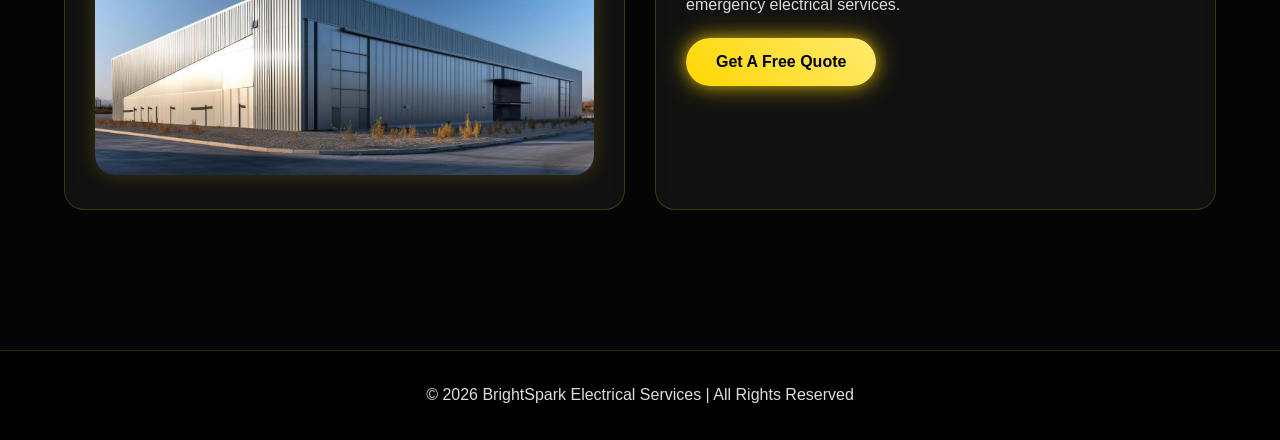
==== commit d0da4bef: "Update index.html" ====
--- a/index.html
+++ b/index.html
@@ -22,50 +22,7 @@
 <div class="hero-content">
 
 <h1>POWERING YOUR FUTURE ⚡</h1>
-  ```html id="9h6xtg"
-<div class="electrician-container">
-
-<div class="wire"></div>
-
-<div class="bulb"></div>
-
-<svg class="electrician" viewBox="0 0 120 220">
-
-<!-- Head -->
-<circle cx="60" cy="30" r="15" fill="#FFD700"/>
-
-<!-- Body -->
-<line x1="60" y1="45" x2="60" y2="110"
-stroke="#FFD700"
-stroke-width="6"/>
-
-<!-- Left Arm -->
-<line x1="60" y1="65" x2="35" y2="95"
-stroke="#FFD700"
-stroke-width="6"/>
-
-<!-- Right Arm -->
-<line x1="60" y1="65" x2="85" y2="95"
-stroke="#FFD700"
-stroke-width="6"/>
-
-<!-- Left Leg -->
-<line x1="60" y1="110" x2="40" y2="160"
-stroke="#FFD700"
-stroke-width="6"/>
-
-<!-- Right Leg -->
-<line x1="60" y1="110" x2="80" y2="160"
-stroke="#FFD700"
-stroke-width="6"/>
-
-</svg>
-
-</div>
-```
-
-
-<p>
+ <p>
 Premium electrical solutions for homes and businesses.
 Fast, safe, reliable, and available 24/7.
 </p>
--- a/css/style.css
+++ b/css/style.css
@@ -324,93 +324,31 @@
 border-top:1px solid rgba(255,215,0,0.2);
 color:#FFD700;
 }
-
 /* Animations */
-
-@keyframes fadeUp{
-from{
-opacity:0;
-transform:translateY(40px);
-}
-to{
+@keyframes fadeUp{ 
+from{ opacity:0; transform:translateY(40px);
+}
+to{ opacity:1; transform:translateY(0);
+}
+} @keyframes flicker
+{ 0%
+ { opacity:1;
+ }
+ 50%{ opacity:0.85;
+} 
+ 100%{
+100%{ 
 opacity:1;
-transform:translateY(0);
-}
-}
-
-@keyframes flicker{
-0%{
-opacity:1;
-}
-50%{
-opacity:0.85;
-}
-100%{
-opacity:1;
-}
-}
-
-/* Responsive */
-
+}
+} 
+/* Responsive */ 
 @media(max-width:768px){
-
-nav{
-flex-wrap:wrap;
-gap:15px;
-}
-
-.hero h1{
-font-size:3rem;
-}
-
-h2{
-font-size:2rem;
-}
-
-}
-    body {
-      background: #050505;
-      color: white;
-      font-family: Arial, sans-serif;
-      overflow-x: hidden;
-      min-height: 100vh;
+    nav{ flex-wrap:wrap; gap:15px; 
+       } 
+    .hero h1{ 
+        font-size:3rem; } 
+    h2{
+        font-size:2rem;
     }
-
-    .hero {
-      display: flex;
-      flex-direction: column;
-      justify-content: center;
-      align-items: center;
-      text-align: center;
-      min-height: 100vh;
-      position: relative;
-    }
-
-    svg {
-      width: 150px;
-      height: 300px;
-      margin-bottom: 20px;
-      animation: climb 4s linear infinite;
-    }
-
-    @keyframes climb {
-      0% { transform: translateY(0); }
-      50% { transform: translateY(-150px); } /* Climb up */
-      60% { transform: translateY(-150px); }
-      100% { transform: translateY(0); } /* Come down */
-    }
-
-    .btn {
-      display: inline-block;
-      padding: 15px 30px;
-      background: linear-gradient(45deg, #FFD700, #ffea70);
-      color: black;
-      text-decoration: none;
-      font-weight: bold;
-      border-radius: 50px;
-      position: relative;
-      overflow: hidden;
-      transition: 0.4s;
-      box-shadow: 0 0 15px rgba(255,215,0,0.6), 0 0 30px rgba(255,215,0,0.4);
-    }
-
+}
+
